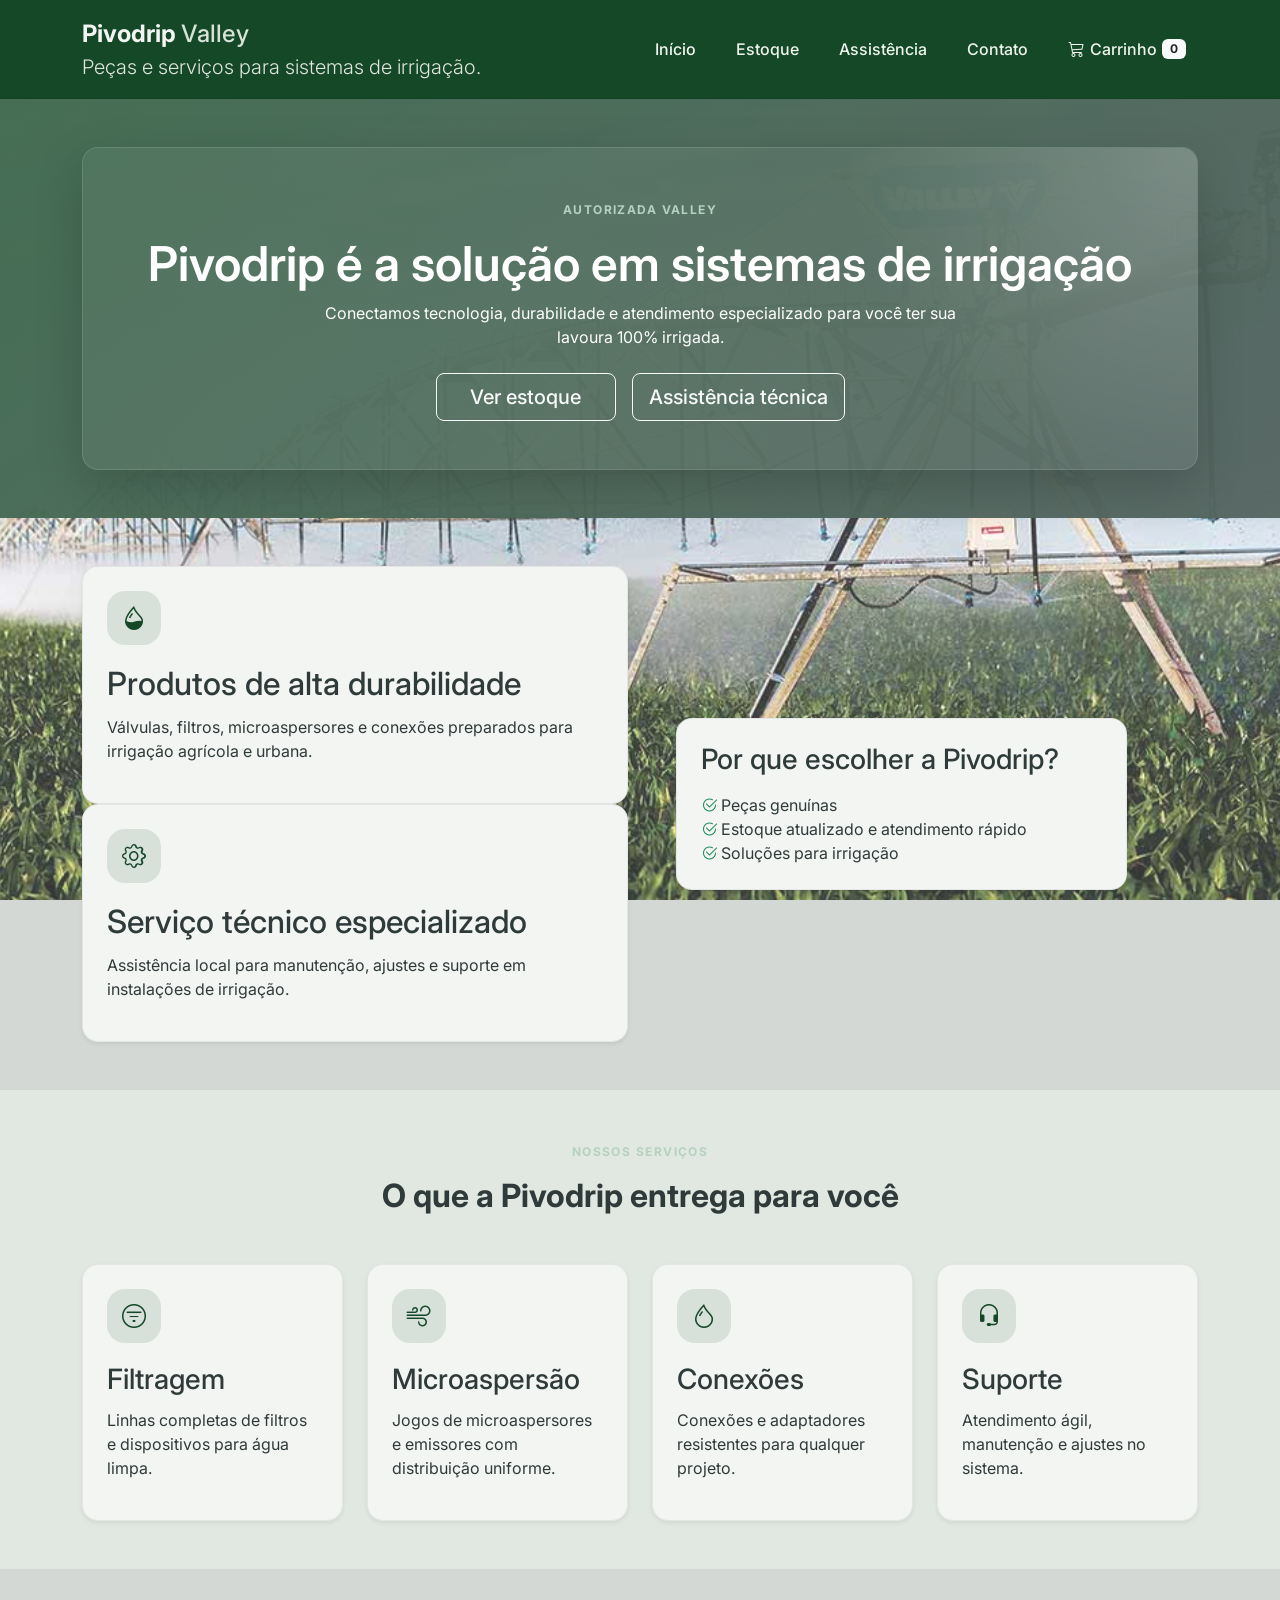
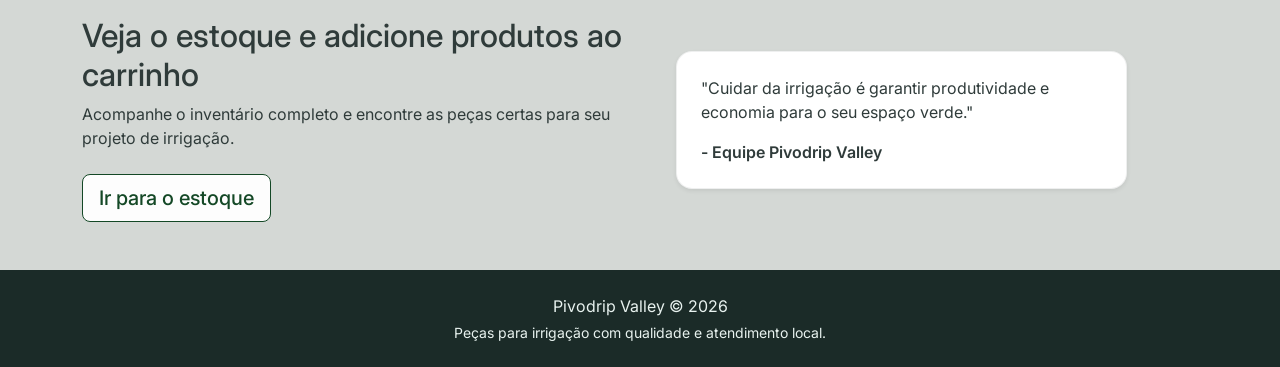
==== index.html @ c7e57aff "Pivodrip" ====
<!doctype html>
<html lang="pt-BR">

<head>
  <meta charset="UTF-8" />
  <meta name="viewport" content="width=device-width, initial-scale=1.0" />
  <title>Pivodrip | Soluções em Irrigação</title>
  <link rel="preconnect" href="https://fonts.googleapis.com" />
  <link rel="preconnect" href="https://fonts.gstatic.com" crossorigin />
  <link href="https://fonts.googleapis.com/css2?family=Inter:wght@400;500;600;700&display=swap" rel="stylesheet" />
  <link href="https://cdn.jsdelivr.net/npm/bootstrap@5.3.3/dist/css/bootstrap.min.css" rel="stylesheet" />
  <link href="https://cdn.jsdelivr.net/npm/bootstrap-icons@1.10.5/font/bootstrap-icons.css" rel="stylesheet" />
  <link rel="stylesheet" href="CSS/style.css" />
</head>

<body>
  <header class="cabecalho py-3">
    <div class="container d-flex flex-column flex-md-row align-items-center justify-content-between gap-3">
      <div>
        <a class="marca" href="index.html">Pivodrip <span class="marca-secundaria">Valley</span></a>
        <p class="lead mb-0">Peças e serviços para sistemas de irrigação.</p>
      </div>
      <nav class="menu">
        <a class="item-menu active" href="index.html">Início</a>
        <a class="item-menu" href="estoque.html">Estoque</a>
        <a class="item-menu" href="assistencia.html">Assistência</a>
        <a class="item-menu" href="contato.html">Contato</a>
        <a class="item-menu item-carrinho" href="carrinho.html"><i class="bi bi-cart3"></i> Carrinho
          <span id="cartBadge" class="badge bg-light text-dark">0</span></a>
      </nav>
    </div>
  </header>

  <main>
    <section class="inicio text-white text-center py-5">
      <div class="container">
        <div class="destaque-inicial shadow-lg p-5 rounded-4">
          <span class="subtitulo">Autorizada Valley</span>
          <h1 class="display-5 fw-semibold">
            Pivodrip é a solução em sistemas de irrigação
          </h1>
          <p class="texto-destaque mb-4">
            Conectamos tecnologia, durabilidade e atendimento especializado
            para você ter sua lavoura 100% irrigada.
          </p>
          <div class="grupo-botoes d-flex flex-column flex-sm-row justify-content-center gap-3">
            <a href="estoque.html" class="btn btn-outline-light btn-lg">Ver estoque</a>
            <a href="assistencia.html" class="btn btn-outline-light btn-lg">Assistência técnica</a>
          </div>
        </div>
      </div>
    </section>

    <section class="container py-5">
      <div class="row align-items-center gap-4">
        <div class="col-lg-6">
          <div class="destaque p-4 rounded-4 shadow-sm animate-fade">
            <i class="bi bi-droplet-half icone-destaque"></i>
            <h2>Produtos de alta durabilidade</h2>
            <p>
              Válvulas, filtros, microaspersores e conexões preparados para
              irrigação agrícola e urbana.
            </p>
          </div>
          <div class="destaque p-4 rounded-4 shadow-sm animate-fade delay-1">
            <i class="bi bi-gear icone-destaque"></i>
            <h2>Serviço técnico especializado</h2>
            <p>
              Assistência local para manutenção, ajustes e suporte em
              instalações de irrigação.
            </p>
          </div>
        </div>
        <div class="col-lg-5">
          <div class="caixa-info rounded-4 p-4 shadow-sm animate-fade delay-2">
            <h3 class="mb-3">Por que escolher a Pivodrip?</h3>
            <ul class="list-unstyled mb-0">
              <li>
                <i class="bi bi-check2-circle text-success"></i> Peças
                genuínas
              </li>
              <li>
                <i class="bi bi-check2-circle text-success"></i> Estoque
                atualizado e atendimento rápido
              </li>
              <li>
                <i class="bi bi-check2-circle text-success"></i> Soluções para
                irrigação
              </li>
            </ul>
          </div>
        </div>
      </div>
    </section>

    <section class="bg-secondary-light py-5">
      <div class="container">
        <div class="titulo-secao text-center mb-5">
          <span class="subtitulo">Nossos serviços</span>
          <h2>O que a Pivodrip entrega para você</h2>
        </div>
        <div class="row g-4">
          <div class="col-md-6 col-xl-3">
            <div class="servico p-4 rounded-4 shadow-sm animate-fade">
              <i class="bi bi-filter-circle icone-destaque"></i>
              <h3>Filtragem</h3>
              <p>
                Linhas completas de filtros e dispositivos para água limpa.
              </p>
            </div>
          </div>
          <div class="col-md-6 col-xl-3">
            <div class="servico p-4 rounded-4 shadow-sm animate-fade delay-1">
              <i class="bi bi-wind icone-destaque"></i>
              <h3>Microaspersão</h3>
              <p>
                Jogos de microaspersores e emissores com distribuição
                uniforme.
              </p>
            </div>
          </div>
          <div class="col-md-6 col-xl-3">
            <div class="servico p-4 rounded-4 shadow-sm animate-fade delay-2">
              <i class="bi bi-droplet icone-destaque"></i>
              <h3>Conexões</h3>
              <p>Conexões e adaptadores resistentes para qualquer projeto.</p>
            </div>
          </div>
          <div class="col-md-6 col-xl-3">
            <div class="servico p-4 rounded-4 shadow-sm animate-fade delay-3">
              <i class="bi bi-headset icone-destaque"></i>
              <h3>Suporte</h3>
              <p>
                Atendimento ágil, manutenção e ajustes no
                sistema.
              </p>
            </div>
          </div>
        </div>
      </div>
    </section>

    <section class="container py-5">
      <div class="row align-items-center gap-4">
        <div class="col-lg-6 animate-fade">
          <h2>Veja o estoque e adicione produtos ao carrinho</h2>
          <p class="mb-4">
            Acompanhe o inventário completo e encontre as peças certas para
            seu projeto de irrigação.
          </p>
          <a href="estoque.html" class="btn btn-outline-primary btn-lg">Ir para o estoque</a>
        </div>
        <div class="col-lg-5 animate-fade delay-1">
          <div class="caixa-citacao rounded-4 p-4 shadow-sm">
            <p class="mb-3">
              "Cuidar da irrigação é garantir produtividade e economia para o
              seu espaço verde."
            </p>
            <p class="fw-semibold mb-0">- Equipe Pivodrip Valley</p>
          </div>
        </div>
      </div>
    </section>
  </main>

  <footer class="site-footer py-4">
    <div class="container text-center">
      <p class="mb-1">Pivodrip Valley &copy; 2026</p>
      <p class="small">
        Peças para irrigação com qualidade e atendimento local.
      </p>
    </div>
  </footer>

  <script src="https://cdn.jsdelivr.net/npm/bootstrap@5.3.3/dist/js/bootstrap.bundle.min.js"></script>
  <script src="JS/cart.js"></script>
</body>

</html>
---- CSS/style.css ----
* {
  box-sizing: border-box;
}

:root {
  --pivo-green: #144826;
  --pivo-green-dark: #0f3a1f;
  --gray-dark: #2f3b3a;
  --gray-medium: #5f6c6b;
  --gray-light: #d4d8d5;
  --surface: #f3f5f3;
  --shadow: 0 22px 50px #111c231f;
}

html {
  scroll-behavior: smooth;
  -webkit-text-size-adjust: 100%;
  -ms-text-size-adjust: 100%;
}

body {
  margin: 0;
  font-family: 'Inter', sans-serif;
  background: #d4d8d5 url('../IMG/modelo8120.jpeg') center/cover fixed;
  color: var(--gray-dark);
  position: relative;
  -webkit-font-smoothing: antialiased;
  -moz-osx-font-smoothing: grayscale;
  touch-action: manipulation;
}

body::before {
  content: "";
  position: fixed;
  inset: 0;
  background: #ffffff33;
  pointer-events: none;
}

.toast-notification {
  position: fixed;
  left: 50%;
  bottom: 2.5rem;
  transform: translateX(-50%) translateY(20px);
  background: #14381ff2;
  color: #f3f5f3;
  padding: 0.95rem 1.35rem;
  border-radius: 999px;
  opacity: 0;
  z-index: 1000;
  transition: opacity 0.25s ease, transform 0.25s ease;
}

.toast-notification.visible {
  opacity: 1;
  transform: translateX(-50%) translateY(0);
}

.cabecalho {
  background: var(--pivo-green);
  color: #f3f5f3;
  border-bottom: 1px solid #00000014;
}

.marca {
  font-size: 1.5rem;
  font-weight: 700;
  color: #f3f5f3;
  text-decoration: none;
}

.marca-secundaria {
  color: #d7e3d8;
  font-weight: 500;
}

.lead {
  color: #e0e5df;
}

.menu {
  display: flex;
  flex-wrap: wrap;
  gap: 1rem;
  justify-content: center;
  align-items: center;
}

.item-menu {
  color: #eef4ee;
  text-decoration: none;
  font-weight: 500;
  transition: color 0.25s ease;
  padding: 0.5rem 0.75rem;
  display: inline-flex;
  align-items: center;
  min-height: 44px;
  border-radius: 6px;
}

.item-menu:hover,
.item-menu.active {
  color: #d4e3d7;
}

.item-carrinho {
  display: inline-flex;
  align-items: center;
  gap: 0.35rem;
  min-height: 44px;
  padding: 0.5rem 0.75rem;
  border-radius: 6px;
}

.inicio {
  background: linear-gradient(135deg, #144826fa, #2b3f3af5);
  color: #fff;
}

.destaque-inicial {
  position: relative;
  background: #ffffff0f;
  border: 1px solid #ffffff1f;
  overflow: hidden;
}

.destaque-inicial::after {
  content: '';
  position: absolute;
  inset: 0;
  background: radial-gradient(circle at top right, #ffffff2e, transparent 30%);
  pointer-events: none;
}

.destaque-inicial,
.caixa-info,
.servico,
.produto,
.cartao-suporte,
.formulario-assistencia,
.formulario-contato,
.painel-informacao,
.caixa-citacao,
.tabela-personalizada {
  transition: transform 0.35s ease, box-shadow 0.35s ease;
}

.destaque-inicial:hover,
.destaque:hover,
.servico:hover,
.produto:hover,
.cartao-suporte:hover,
.formulario-assistencia:hover,
.formulario-contato:hover,
.painel-informacao:hover,
.caixa-citacao:hover {
  transform: translateY(-6px);
  box-shadow: var(--shadow);
}

.produto {
  cursor: pointer;
}

.subtitulo {
  display: inline-flex;
  text-transform: uppercase;
  letter-spacing: 0.12em;
  font-size: 0.75rem;
  font-weight: 700;
  color: #b4d2be;
  margin-bottom: 1rem;
}

.texto-destaque {
  max-width: 640px;
  margin-inline: auto;
}

.grupo-botoes .btn {
  min-width: 180px;
}

.titulo-secao h1,
.titulo-secao h2,
.titulo-secao h3 {
  font-weight: 700;
}

.destaque,
.servico,
.produto,
.cartao-suporte,
.formulario-contato,
.formulario-assistencia,
.painel-informacao,
.caixa-citacao,
.caixa-info {
  background: var(--surface);
}

.destaque,
.produto,
.cartao-suporte,
.servico,
.formulario-contato,
.formulario-assistencia,
.painel-informacao,
.caixa-citacao,
.caixa-info {
  border: 1px solid #2f3b3a14;
}

.icone-destaque,
.icone-produto,
.cartao-suporte .icone-destaque,
.servico .icone-destaque,
.detail-item i {
  display: inline-flex;
  align-items: center;
  justify-content: center;
  width: 54px;
  height: 54px;
  border-radius: 18px;
  background: #1448261f;
  color: var(--pivo-green);
  font-size: 1.5rem;
}

.icone-produto {
  width: 62px;
  height: 62px;
}

.destaque h2,
.servico h3,
.cartao-suporte h2,
.produto h2,
.painel-informacao h2,
.formulario-assistencia h3,
.caixa-citacao h3 {
  margin-top: 1.25rem;
  margin-bottom: 0.75rem;
}

.caixa-info,
.caixa-citacao,
.formulario-contato,
.formulario-assistencia,
.painel-informacao {
  position: relative;
}

.bg-secondary-light {
  background: #e1e8e1;
}

.preco-produto {
  font-size: 1.1rem;
  font-weight: 700;
  color: var(--gray-dark);
}

.cartao-suporte,
.servico {
  min-height: 240px;
}

.assist-list {
  list-style: none;
  padding: 0;
  margin: 0;
}

.assist-list li {
  background: #fff;
  border-radius: 18px;
  padding: 1rem 1.25rem;
  margin-bottom: 1rem;
  border: 1px solid #1448261f;
  box-shadow: 0 12px 28px #1448260c;
}

.assist-list li strong {
  color: var(--pivo-green);
  margin-right: 0.75rem;
}

.detail-item {
  display: flex;
  gap: 1rem;
  align-items: flex-start;
}

.detail-item h3 {
  margin-bottom: 0.35rem;
  font-size: 1rem;
}

.formulario-contato,
.formulario-assistencia,
.painel-informacao,
.caixa-citacao {
  background: #fff;
}

.formulario-contato .form-control,
.formulario-contato .form-label,
.formulario-assistencia .form-control,
.formulario-assistencia .form-label {
  border-radius: 14px;
}

button.btn-primary {
  background: var(--pivo-green);
  border-color: var(--pivo-green);
}

button.btn-primary:hover {
  background: var(--pivo-green-dark);
  border-color: var(--pivo-green-dark);
}

.btn-ghost {
  background: #fffffff2;
  color: var(--pivo-green);
  border: 1px solid var(--pivo-green);
}

.btn-ghost:hover,
.btn-outline-primary:hover {
  background: transparent;
  color: var(--pivo-green-dark);
  border-color: var(--pivo-green-dark);
}

.btn-outline-primary {
  color: var(--pivo-green);
  border-color: var(--pivo-green);
  background: #fffffff2;
}

.cabecalho .item-menu.active,
.cabecalho .item-menu:hover {
  color: #f3f5f3;
}

.cabecalho .item-menu {
  color: #eef4ee;
}

.cabecalho {
  position: sticky;
  top: 0;
  z-index: 50;
}

.site-footer {
  background: #1b2b28;
  color: #e8f2ef;
}

.site-footer p {
  margin: 0;
}

.animate-fade {
  opacity: 0;
  transform: translateY(20px);
  animation: fadeInUp 0.75s ease forwards;
}

.animate-fade.delay-1 {
  animation-delay: 0.12s;
}

.animate-fade.delay-2 {
  animation-delay: 0.22s;
}

.animate-fade.delay-3 {
  animation-delay: 0.32s;
}

.animate-fade.delay-4 {
  animation-delay: 0.42s;
}

.animate-fade.delay-5 {
  animation-delay: 0.52s;
}

@keyframes fadeInUp {
  to {
    opacity: 1;
    transform: translateY(0);
  }
}

@media (max-width: 768px) {
  .cabecalho {
    padding-top: 1rem;
    padding-bottom: 1rem;
  }

  .menu {
    justify-content: center;
  }
}

#cartContent {
  min-height: 260px;
}

.tabela-carrinho {
  background: #fff;
  border-radius: 24px;
  overflow: hidden;
  box-shadow: var(--shadow);
}

.resumo-carrinho {
  background: #eef4ec;
  border-radius: 24px;
  border: 1px solid #14482624;
  padding: 1.75rem;
}

.carrinho-vazio {
  background: #fff;
  padding: 3rem;
  border-radius: 24px;
  border: 1px dashed #14482666;
  text-align: center;
}

.carrinho-vazio i {
  font-size: 3rem;
  color: var(--pivo-green);
}

.modal-overlay {
  position: fixed;
  inset: 0;
  background: #00000080;
  display: flex;
  align-items: center;
  justify-content: center;
  opacity: 0;
  visibility: hidden;
  transition: opacity 0.3s ease, visibility 0.3s ease;
  z-index: 999;
}

.modal-overlay.active {
  opacity: 1;
  visibility: visible;
}

.modal-content {
  background: var(--surface);
  padding: 2.5rem;
  max-width: 480px;
  width: 90%;
  position: relative;
  max-height: 90vh;
  overflow-y: auto;
  animation: slideUp 0.3s ease;
  border: 1px solid #2f3b3a14;
  box-shadow: var(--shadow);
}

@keyframes slideUp {
  from {
    transform: translateY(30px);
    opacity: 0;
  }
  to {
    transform: translateY(0);
    opacity: 1;
  }
}

.modal-close {
  position: absolute;
  top: 1rem;
  right: 1rem;
  background: none;
  border: none;
  font-size: 1.75rem;
  cursor: pointer;
  color: var(--gray-dark);
  transition: color 0.2s ease;
  padding: 0;
  width: 32px;
  height: 32px;
  display: flex;
  align-items: center;
  justify-content: center;
}

.modal-close:hover {
  color: var(--pivo-green);
}

.modal-body {
  text-align: center;
}

.modal-image-container {
  width: 100%;
  height: 280px;
  display: flex;
  align-items: center;
  justify-content: center;
  background: #14482614;
  border-radius: 16px;
  overflow: hidden;
}

.modal-product-image {
  max-width: 100%;
  max-height: 100%;
  object-fit: contain;
  width: auto;
  height: auto;
}

.modal-icone {
  width: 80px;
  height: 80px;
  display: inline-flex;
  align-items: center;
  justify-content: center;
  font-size: 2rem;
  background: #1448261f !important;
}

#modalTitle {
  color: var(--gray-dark);
  font-weight: 700;
}

#modalDescription {
  line-height: 1.6;
}

.preco-modal {
  font-size: 1.35rem;
  font-weight: 700;
  color: var(--pivo-green);
}

#modalAddToCart {
  background: var(--pivo-green);
  border-color: var(--pivo-green);
  color: #fff;
  font-weight: 600;
  transition: all 0.35s ease;
}

#modalAddToCart:hover {
  background: var(--pivo-green-dark);
  border-color: var(--pivo-green-dark);
  transform: translateY(-2px);
}

#modalBudget {
  background: var(--pivo-green);
  border-color: var(--pivo-green);
  color: #fff;
  font-weight: 600;
  transition: all 0.35s ease;
  text-decoration: none;
}

#modalBudget:hover {
  background: var(--pivo-green-dark);
  border-color: var(--pivo-green-dark);
  transform: translateY(-2px);
  color: #fff;
  text-decoration: none;
}

/*estilo carrinho*/
.cart-empty {
  background: #fff;
  padding: 3rem;
  border-radius: 24px;
  border: 1px dashed #14482666;
  text-align: center;
}

.cart-empty i {
  font-size: 3rem;
  color: var(--pivo-green);
}

.cart-table {
  background: #fff;
  border-radius: 24px;
  overflow: hidden;
  box-shadow: 0 4px 12px #00000014;
}

.cart-table table {
  background: #fff;
}

.cart-table table thead {
  background: #f5f5f5;
  border-bottom: 1px solid #00000014;
}

.cart-table table thead th {
  font-weight: 600;
  color: var(--gray-dark);
  padding: 1.25rem;
  border: none;
}

.cart-table table tbody td {
  padding: 1.25rem;
  border-bottom: 1px solid #00000014;
  vertical-align: middle;
}

.cart-table table tbody tr:last-child td {
  border-bottom: none;
}

.cart-summary {
  background: var(--surface);
  border-radius: 24px;
  border: 1px solid #2f3b3a14;
  padding: 2.5rem;
  box-shadow: 0 4px 12px #00000014;
}

.cart-summary h3 {
  font-weight: 700;
  color: var(--gray-dark);
  font-size: 1.25rem;
  margin-bottom: 1.5rem;
}

.cart-summary p {
  margin-bottom: 0.75rem;
}

@media (max-width: 600px) {
  .modal-content {
    padding: 1.75rem;
    width: 95%;
  }

  .modal-body {
    text-align: center;
  }

  .cart-summary {
    margin-top: 2rem;
  }
}

/*animação interação*/
.produto {
  transition: all 0.3s cubic-bezier(0.4, 0, 0.2, 1);
  position: relative;
  overflow: hidden;
}

.produto::before {
  content: '';
  position: absolute;
  top: 0;
  left: -100%;
  width: 100%;
  height: 100%;
  background: #14482614;
  transition: left 0.4s ease;
  z-index: 0;
  pointer-events: none;
}

.produto:hover::before {
  left: 100%;
}

.produto:hover {
  transform: translateY(-8px) scale(1.02);
  box-shadow: 0 16px 32px #14482633;
}

/*animação fadein*/
.animate-fade {
  animation: fadeInUp 0.6s cubic-bezier(0.34, 1.56, 0.64, 1) forwards;
}

@keyframes fadeInUp {
  from {
    opacity: 0;
    transform: translateY(20px);
  }
  to {
    opacity: 1;
    transform: translateY(0);
  }
}

/*delay qnd a página carrega*/
.delay-1 { animation-delay: 0.12s; }
.delay-2 { animation-delay: 0.24s; }
.delay-3 { animation-delay: 0.36s; }
.delay-4 { animation-delay: 0.48s; }
.delay-5 { animation-delay: 0.60s; }

/*animação fadein e ease out*/
.modal-overlay.active {
  animation: fadeIn 0.3s ease-out;
}

@keyframes fadeIn {
  from {
    opacity: 0;
  }
  to {
    opacity: 1;
  }
}

/*animação botão ripple*/
.btn {
  transition: all 0.3s ease;
  position: relative;
  overflow: hidden;
  min-height: 44px;
  display: inline-flex;
  align-items: center;
  justify-content: center;
  font-weight: 500;
  cursor: pointer;
}

.btn::after {
  content: '';
  position: absolute;
  top: 50%;
  left: 50%;
  width: 0;
  height: 0;
  border-radius: 50%;
  background: #14482666;
  transform: translate(-50%, -50%);
  transition: width 0.6s, height 0.6s;
}

.btn:active::after {
  width: 300px;
  height: 300px;
}

.btn:focus,
.btn-primary:focus,
.btn-success:focus,
.btn-outline-primary:focus,
.btn-outline-success:focus,
.btn-outline-danger:focus {
  box-shadow: 0 0 0 0.25rem #14482640;
  outline: none;
}

.btn-success:hover {
  transform: translateY(-3px);
  box-shadow: 0 8px 20px #1448264D;
}

.btn-outline-success:hover {
  transform: translateY(-2px);
}

/*animação carrinho hover*/
.item-carrinho {
  transition: transform 0.3s ease;
}

.item-carrinho:hover {
  transform: scale(1.1);
}

/*responsividade mobile*/
@media (max-width: 991px) {
  .destaque-inicial {
    padding: 2rem !important;
  }

  .destaque-inicial h1 {
    font-size: 2rem;
  }

  .texto-destaque {
    font-size: 0.95rem;
  }

  .grupo-botoes .btn {
    min-width: 150px;
    font-size: 0.95rem;
  }
}

/*responsividade mobile resolução média*/
@media (max-width: 768px) {
  html {
    font-size: 15px;
  }

  body {
    background-attachment: scroll;
  }

  .cabecalho {
    padding: 0.75rem 0 !important;
  }

  .marca {
    font-size: 1.25rem;
  }

  .marca-secundaria {
    display: block;
    font-size: 0.8rem;
  }

  .lead {
    font-size: 0.9rem;
  }

  .menu {
    flex-wrap: wrap;
    gap: 0.4rem;
    justify-content: center;
  }

  .item-menu {
    font-size: 0.85rem;
    padding: 0.35rem 0.6rem;
  }

  .item-menu.item-carrinho {
    font-size: 0.8rem;
  }

  .badge {
    font-size: 0.65rem;
    padding: 0.2rem 0.4rem;
  }

  .inicio {
    padding: 3rem 1rem !important;
  }

  .destaque-inicial {
    padding: 1.75rem !important;
  }

  .destaque-inicial h1 {
    font-size: 1.6rem;
    margin: 1rem 0;
  }

  .texto-destaque {
    font-size: 0.9rem;
  }

  .grupo-botoes {
    flex-direction: column !important;
  }

  .grupo-botoes .btn {
    min-width: 100%;
    font-size: 0.9rem;
    padding: 0.65rem 1rem !important;
  }

  .titulo-secao h1 {
    font-size: 1.5rem;
  }

  .titulo-secao h2 {
    font-size: 1.35rem;
  }

  .titulo-secao h3 {
    font-size: 1.1rem;
  }

  .subtitulo {
    font-size: 0.65rem;
  }

  .produto {
    padding: 1.25rem !important;
    border-radius: 16px !important;
  }

  .produto h2 {
    font-size: 1rem;
  }

  .produto p {
    font-size: 0.9rem;
  }

  .icone-produto {
    width: 50px;
    height: 50px;
    font-size: 1.25rem;
  }

  .preco-produto {
    font-size: 0.95rem;
  }

  .btn-outline-success.btn-sm {
    padding: 0.4rem 0.65rem;
    font-size: 0.8rem;
  }

  .btn {
    font-size: 0.95rem;
    padding: 0.6rem 1.2rem;
  }

  .btn-lg {
    padding: 0.7rem 1.5rem !important;
    font-size: 0.95rem !important;
  }

  .btn-sm {
    padding: 0.35rem 0.5rem;
    font-size: 0.75rem;
  }

  .docol-lg-6,
  .col-lg-5 {
    margin-bottom: 1.5rem;
  }

  .row.gap-4 {
    gap: 1rem !important;
  }

  .cartao-suporte,
  .servico {
    min-height: auto;
    padding: 1.5rem !important;
  }

  .icone-destaque {
    width: 48px;
    height: 48px;
    font-size: 1.25rem;
  }

  .modal-content {
    padding: 1.75rem;
    max-width: 90vw;
  }

  .modal-image-container {
    height: 220px;
  }

  .painel-informacao,
  .formulario-contato,
  .formulario-assistencia,
  .caixa-citacao {
    padding: 1.5rem !important;
  }

  .painel-informacao h2,
  .formulario-contato h2,
  .caixa-citacao h3 {
    font-size: 1.2rem;
  }

  .detail-item {
    gap: 0.75rem;
  }

  .detail-item i {
    font-size: 1.25rem;
  }

  .assist-list li {
    padding: 0.85rem 1rem;
    margin-bottom: 0.75rem;
  }

  .d-flex.align-items-center.justify-content-between {
    flex-wrap: wrap;
    gap: 0.5rem;
  }

  .site-footer {
    padding: 1.5rem 0 !important;
    font-size: 0.9rem;
  }
}

/*responsividade mobile resolução pequena*/
@media (max-width: 576px) {
  html {
    font-size: 14px;
  }

  .container {
    padding-left: 1rem;
    padding-right: 1rem;
  }

  .cabecalho {
    padding: 0.6rem 0 !important;
  }

  .marca {
    font-size: 1.1rem;
  }

  .lead {
    font-size: 0.85rem;
    margin-top: 0.25rem;
  }

  .menu {
    gap: 0.3rem;
  }

  .item-menu {
    font-size: 0.8rem;
    padding: 0.25rem 0.5rem;
  }

  .inicio {
    padding: 2rem 0.75rem !important;
  }

  .destaque-inicial {
    padding: 1.5rem !important;
    border-radius: 16px;
  }

  .destaque-inicial h1 {
    font-size: 1.4rem;
    margin: 0.75rem 0;
  }

  .texto-destaque {
    font-size: 0.85rem;
    margin-bottom: 1.25rem;
  }

  .grupo-botoes {
    flex-direction: column !important;
    gap: 0.75rem !important;
  }

  .grupo-botoes .btn {
    font-size: 0.85rem;
    padding: 0.6rem 1rem !important;
    min-width: 100% !important;
  }

  .titulo-secao h1 {
    font-size: 1.35rem;
    margin-bottom: 0.5rem;
  }

  .titulo-secao h2 {
    font-size: 1.2rem;
  }

  .titulo-secao h3 {
    font-size: 1rem;
  }

  .subtitulo {
    font-size: 0.6rem;
  }

  .row.g-4 {
    gap: 0.75rem !important;
  }

  .col-12,
  .col-sm-6,
  .col-lg-4,
  .col-md-4,
  .col-lg-6,
  .col-lg-5 {
    padding: 0.375rem;
  }

  .produto {
    padding: 1rem !important;
    border-radius: 12px !important;
  }

  .produto h2 {
    font-size: 0.95rem;
    margin-top: 0.75rem;
  }

  .produto p {
    font-size: 0.85rem;
    margin-bottom: 0.75rem;
  }

  .icone-produto {
    width: 45px;
    height: 45px;
    font-size: 1.1rem;
  }

  .preco-produto {
    font-size: 0.9rem;
  }

  .btn-outline-success.btn-sm {
    padding: 0.35rem 0.55rem;
    font-size: 0.75rem;
  }

  .btn {
    font-size: 0.9rem;
    padding: 0.55rem 1rem;
  }

  .btn-lg {
    padding: 0.6rem 1.2rem !important;
    font-size: 0.9rem !important;
  }

  .btn-sm {
    padding: 0.3rem 0.45rem;
    font-size: 0.7rem;
  }

  .cartao-suporte,
  .servico {
    min-height: auto;
    padding: 1.25rem !important;
  }

  .icone-destaque {
    width: 45px;
    height: 45px;
    font-size: 1.1rem;
  }

  .modal-content {
    padding: 1.25rem;
    max-width: 95vw;
    width: 95vw;
  }

  .modal-image-container {
    height: 180px;
  }

  .preco-modal {
    font-size: 1.2rem;
  }

  .painel-informacao,
  .formulario-contato,
  .formulario-assistencia,
  .caixa-citacao,
  .caixa-info {
    padding: 1.25rem !important;
    border-radius: 12px;
  }

  .painel-informacao h2,
  .formulario-contato h2,
  .formulario-assistencia h3,
  .caixa-citacao h3,
  .caixa-info h3 {
    font-size: 1.1rem;
    margin-bottom: 1rem;
  }

  .painel-informacao p,
  .formulario-contato p,
  .formulario-assistencia p,
  .caixa-citacao p,
  .caixa-info p {
    font-size: 0.9rem;
  }

  .detail-item {
    gap: 0.6rem;
    margin-bottom: 1rem;
  }

  .detail-item i {
    font-size: 1.2rem;
  }

  .detail-item h3 {
    font-size: 0.95rem;
    margin-bottom: 0.25rem;
  }

  .form-label {
    font-size: 0.9rem;
    margin-bottom: 0.4rem;
  }

  .form-control {
    font-size: 0.9rem;
    padding: 0.5rem 0.75rem;
    border-radius: 10px;
  }

  .assist-list li {
    padding: 0.75rem 0.9rem;
    margin-bottom: 0.65rem;
    border-radius: 12px;
    font-size: 0.9rem;
  }

  .assist-list li strong {
    margin-right: 0.5rem;
  }

  .site-footer {
    padding: 1.25rem 0 !important;
    font-size: 0.85rem;
  }

  .site-footer p {
    margin-bottom: 0.35rem !important;
  }
}

/*responsividade mobile resolução antiga*/
@media (max-width: 480px) {
  html {
    font-size: 13px;
  }

  .cabecalho .d-flex {
    flex-direction: column;
    align-items: flex-start;
  }

  .marca {
    font-size: 1rem;
  }

  .lead {
    font-size: 0.8rem;
  }

  .menu {
    width: 100%;
    gap: 0.25rem;
  }

  .item-menu {
    font-size: 0.75rem;
    padding: 0.2rem 0.4rem;
  }

  .badge {
    font-size: 0.6rem;
    padding: 0.15rem 0.3rem;
  }

  .inicio {
    padding: 1.5rem 0.5rem !important;
  }

  .destaque-inicial {
    padding: 1.25rem !important;
  }

  .destaque-inicial h1 {
    font-size: 1.2rem;
    margin: 0.6rem 0;
  }

  .texto-destaque {
    font-size: 0.8rem;
    margin-bottom: 1rem;
  }

  .grupo-botoes .btn {
    font-size: 0.8rem;
    padding: 0.55rem 0.9rem !important;
  }

  .titulo-secao h1 {
    font-size: 1.2rem;
  }

  .titulo-secao h2 {
    font-size: 1.1rem;
  }

  .produto {
    padding: 0.9rem !important;
  }

  .produto h2 {
    font-size: 0.9rem;
    margin-top: 0.6rem;
  }

  .produto p {
    font-size: 0.8rem;
  }

  .preco-produto {
    font-size: 0.85rem;
  }

  .btn-outline-success.btn-sm {
    padding: 0.3rem 0.5rem;
    font-size: 0.7rem;
  }

  .btn {
    font-size: 0.85rem;
    padding: 0.5rem 0.9rem;
  }

  .cartao-suporte {
    padding: 1.1rem !important;
  }

  .modal-content {
    padding: 1rem;
  }

  .modal-image-container {
    height: 150px;
  }

  .form-control {
    font-size: 0.85rem;
    padding: 0.45rem 0.65rem;
  }

  .site-footer {
    padding: 1rem 0 !important;
  }
}
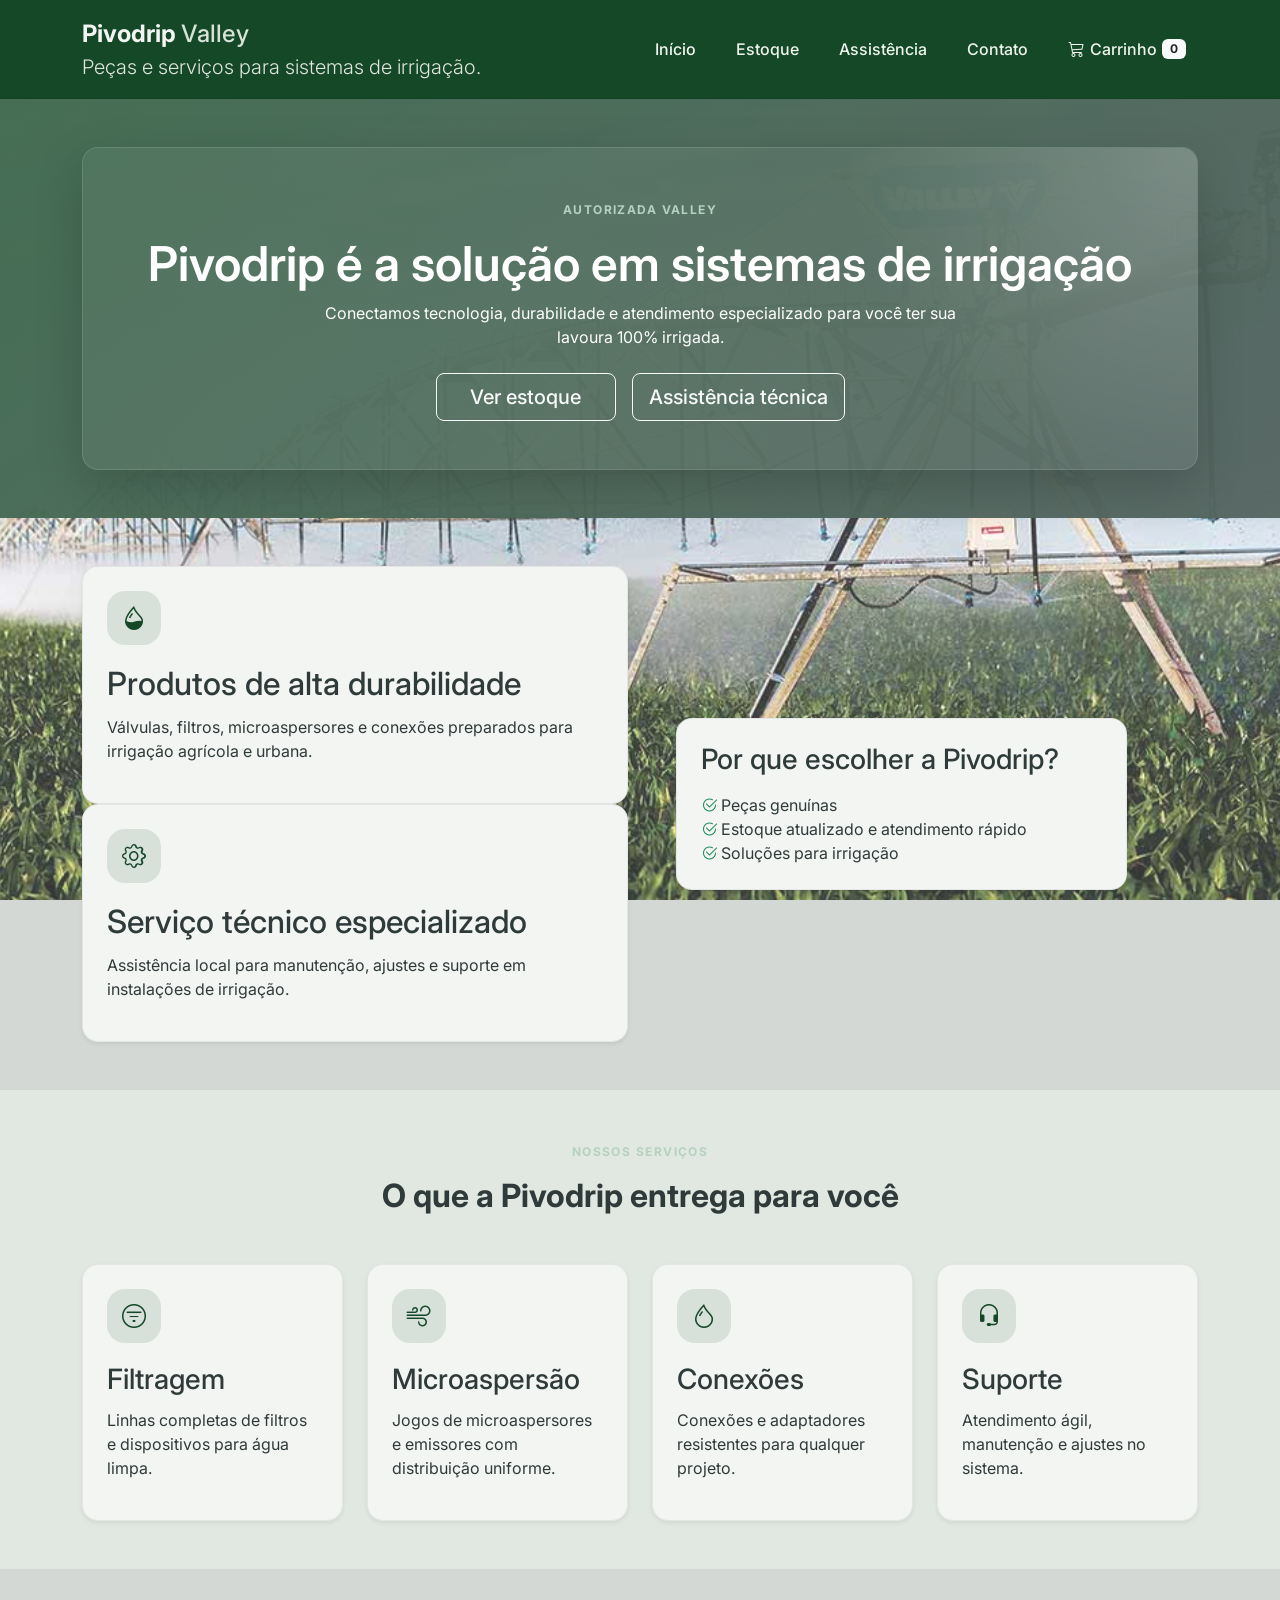
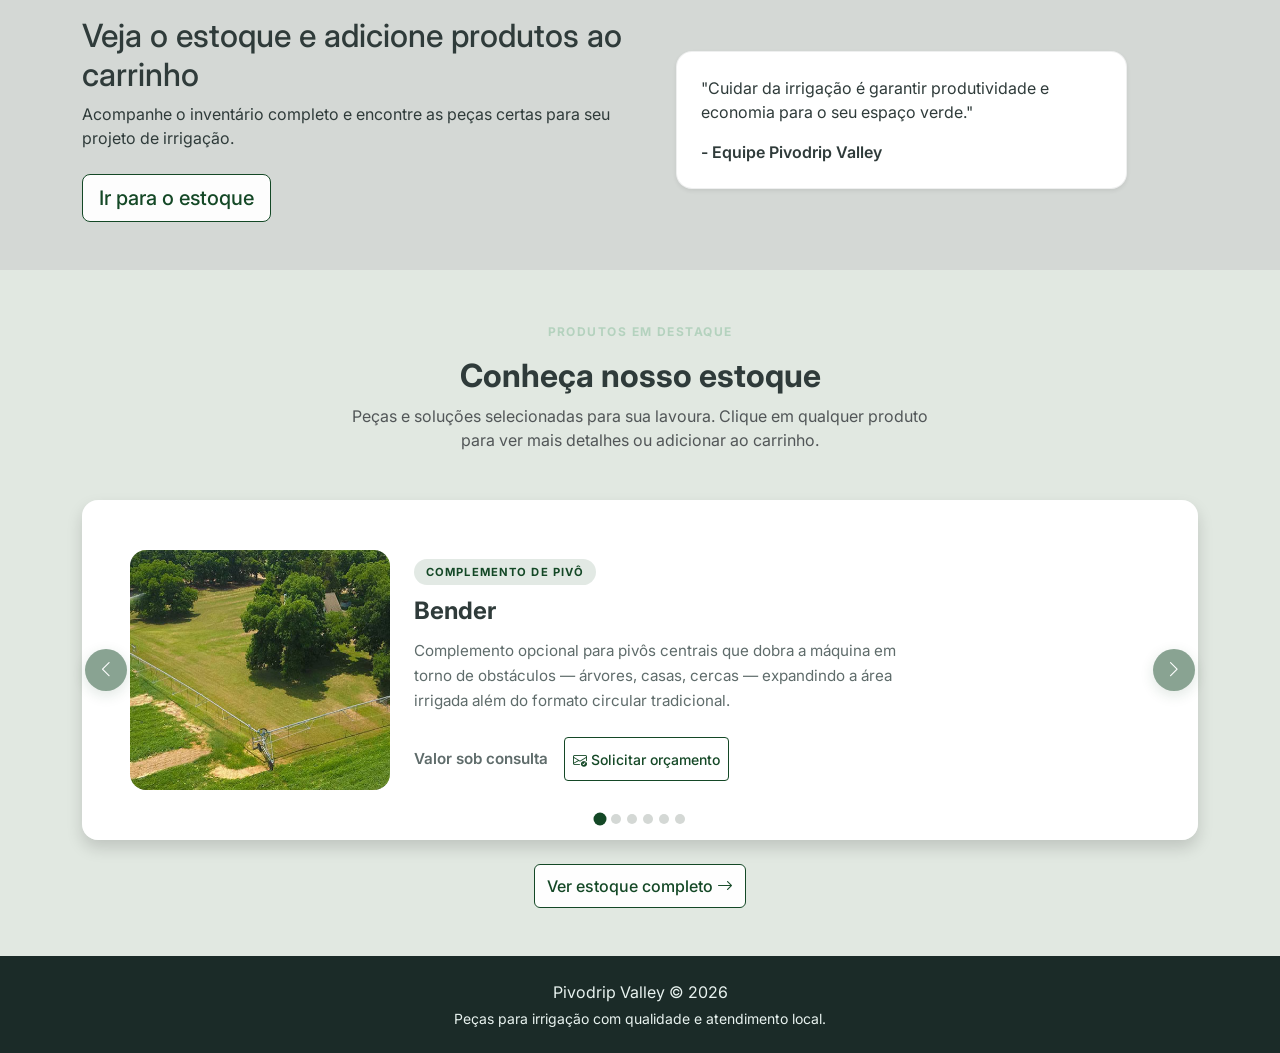
==== commit 2dd8e23f: "Pivodrip" ====
--- a/index.html
+++ b/index.html
@@ -161,6 +161,202 @@
         </div>
       </div>
     </section>
+
+    <section class="bg-secondary-light py-5">
+      <div class="container">
+        <div class="titulo-secao text-center mb-5">
+          <span class="subtitulo">Produtos em destaque</span>
+          <h2>Conheça nosso estoque</h2>
+          <p class="text-muted mx-auto" style="max-width: 600px">
+            Peças e soluções selecionadas para sua lavoura. Clique em qualquer
+            produto para ver mais detalhes ou adicionar ao carrinho.
+          </p>
+        </div>
+
+        <div id="carrosselProdutos" class="carousel slide carrossel-produtos" data-bs-ride="carousel"
+          data-bs-interval="4500">
+
+          <div class="carousel-indicators carrossel-indicadores">
+            <button type="button" data-bs-target="#carrosselProdutos" data-bs-slide-to="0" class="active"
+              aria-current="true" aria-label="Bender"></button>
+            <button type="button" data-bs-target="#carrosselProdutos" data-bs-slide-to="1"
+              aria-label="Estação Meteorológica"></button>
+            <button type="button" data-bs-target="#carrosselProdutos" data-bs-slide-to="2"
+              aria-label="Pivot Linear"></button>
+            <button type="button" data-bs-target="#carrosselProdutos" data-bs-slide-to="3"
+              aria-label="IrrigaMágico"></button>
+            <button type="button" data-bs-target="#carrosselProdutos" data-bs-slide-to="4"
+              aria-label="Pivot 5 Polegadas"></button>
+            <button type="button" data-bs-target="#carrosselProdutos" data-bs-slide-to="5"
+              aria-label="Pivot Spinner"></button>
+          </div>
+
+          <div class="carousel-inner rounded-4 shadow">
+            <div class="carousel-item active">
+              <div class="carrossel-card d-flex flex-column flex-md-row align-items-center gap-4 p-4 p-md-5">
+                <div class="carrossel-imagem-wrap flex-shrink-0">
+                  <img src="IMG/bender.jpeg" alt="Bender" class="carrossel-img" />
+                </div>
+                <div class="carrossel-info flex-grow-1">
+                  <span class="badge-categoria">Complemento de pivô</span>
+                  <h3 class="carrossel-titulo">Bender</h3>
+                  <p class="carrossel-desc">
+                    Complemento opcional para pivôs centrais que dobra a máquina em
+                    torno de obstáculos — árvores, casas, cercas — expandindo a área
+                    irrigada além do formato circular tradicional.
+                  </p>
+                  <div class="d-flex align-items-center gap-3 mt-4">
+                    <span class="carrossel-preco sob-consulta">Valor sob consulta</span>
+                    <a href="contato.html" class="btn btn-outline-primary btn-sm">
+                      <i class="bi bi-envelope-check me-1"></i>Solicitar orçamento
+                    </a>
+                  </div>
+                </div>
+              </div>
+            </div>
+
+            <div class="carousel-item">
+              <div class="carrossel-card d-flex flex-column flex-md-row align-items-center gap-4 p-4 p-md-5">
+                <div class="carrossel-imagem-wrap flex-shrink-0">
+                  <img src="IMG/estacao.jpeg" alt="Estação Meteorológica" class="carrossel-img" />
+                </div>
+                <div class="carrossel-info flex-grow-1">
+                  <span class="badge-categoria">Monitoramento</span>
+                  <h3 class="carrossel-titulo">Estação Meteorológica Doméstica</h3>
+                  <p class="carrossel-desc">
+                    Mensura temperatura, umidade, radiação solar, velocidade e direção
+                    do vento, volume de chuvas e previsão dos próximos dias — tudo
+                    integrado ao Valley Scheduling.
+                  </p>
+                  <div class="d-flex align-items-center gap-3 mt-4">
+                    <span class="carrossel-preco">R$ 25.000,00</span>
+                    <button class="btn btn-success btn-sm" data-cart-add data-id="FD02"
+                      data-name="Estação Metereológica Doméstica" data-price="25000.00">
+                      <i class="bi bi-cart-plus me-1"></i>Adicionar ao carrinho
+                    </button>
+                  </div>
+                </div>
+              </div>
+            </div>
+
+            <div class="carousel-item">
+              <div class="carrossel-card d-flex flex-column flex-md-row align-items-center gap-4 p-4 p-md-5">
+                <div class="carrossel-imagem-wrap flex-shrink-0">
+                  <img src="IMG/lineares.jpeg" alt="Pivot Linear" class="carrossel-img" />
+                </div>
+                <div class="carrossel-info flex-grow-1">
+                  <span class="badge-categoria">Pivot Central</span>
+                  <h3 class="carrossel-titulo">Pivot Linear</h3>
+                  <p class="carrossel-desc">
+                    Percorre o campo em linha reta ao invés de girar em torno de uma
+                    torre central. Disponível nas versões standard, rebocável e
+                    giratória para diferentes configurações de campo.
+                  </p>
+                  <div class="d-flex align-items-center gap-3 mt-4">
+                    <span class="carrossel-preco sob-consulta">Valor sob consulta</span>
+                    <a href="contato.html" class="btn btn-outline-primary btn-sm">
+                      <i class="bi bi-envelope-check me-1"></i>Solicitar orçamento
+                    </a>
+                  </div>
+                </div>
+              </div>
+            </div>
+
+            <div class="carousel-item">
+              <div class="carrossel-card d-flex flex-column flex-md-row align-items-center gap-4 p-4 p-md-5">
+                <div class="carrossel-imagem-wrap flex-shrink-0">
+                  <img src="IMG/irriga.png" alt="IrrigaMágico" class="carrossel-img" />
+                </div>
+                <div class="carrossel-info flex-grow-1">
+                  <span class="badge-categoria">Automação</span>
+                  <h3 class="carrossel-titulo">IrrigaMágico</h3>
+                  <p class="carrossel-desc">
+                    Irrigação automática programável por dia e horário, sem intervenção
+                    manual. Garante eficiência no uso dos recursos hídricos e reduz a
+                    dependência de mão de obra no campo.
+                  </p>
+                  <div class="d-flex align-items-center gap-3 mt-4">
+                    <span class="carrossel-preco">R$ 499,99</span>
+                    <button class="btn btn-success btn-sm" data-cart-add data-id="AR04" data-name="IrrigaMágico"
+                      data-price="499.99">
+                      <i class="bi bi-cart-plus me-1"></i>Adicionar ao carrinho
+                    </button>
+                  </div>
+                </div>
+              </div>
+            </div>
+
+            <div class="carousel-item">
+              <div class="carrossel-card d-flex flex-column flex-md-row align-items-center gap-4 p-4 p-md-5">
+                <div class="carrossel-imagem-wrap flex-shrink-0">
+                  <img src="IMG/polegada.jpeg" alt="Pivot 5 Polegadas" class="carrossel-img" />
+                </div>
+                <div class="carrossel-info flex-grow-1">
+                  <span class="badge-categoria">Pivot Central</span>
+                  <h3 class="carrossel-titulo">Pivot 5 Polegadas</h3>
+                  <p class="carrossel-desc">
+                    Solução de baixo custo ideal para irrigar até 40 hectares com o
+                    mesmo design e desempenho de alta qualidade dos demais produtos
+                    Valley.
+                  </p>
+                  <div class="d-flex align-items-center gap-3 mt-4">
+                    <span class="carrossel-preco sob-consulta">Valor sob consulta</span>
+                    <a href="contato.html" class="btn btn-outline-primary btn-sm">
+                      <i class="bi bi-envelope-check me-1"></i>Solicitar orçamento
+                    </a>
+                  </div>
+                </div>
+              </div>
+            </div>
+
+            <div class="carousel-item">
+              <div class="carrossel-card d-flex flex-column flex-md-row align-items-center gap-4 p-4 p-md-5">
+                <div class="carrossel-imagem-wrap flex-shrink-0">
+                  <img src="IMG/spinner.jpeg" alt="Pivot Spinner" class="carrossel-img" />
+                </div>
+                <div class="carrossel-info flex-grow-1">
+                  <span class="badge-categoria">Pivot sem eletricidade</span>
+                  <h3 class="carrossel-titulo">Pivot Spinner</h3>
+                  <p class="carrossel-desc">
+                    Projetado para pequenos produtores com acesso limitado à
+                    eletricidade. Quando o campo exige o melhor mas a infraestrutura
+                    não permite serviço elétrico, o Valley Spinner é a escolha certa.
+                  </p>
+                  <div class="d-flex align-items-center gap-3 mt-4">
+                    <span class="carrossel-preco sob-consulta">Valor sob consulta</span>
+                    <a href="contato.html" class="btn btn-outline-primary btn-sm">
+                      <i class="bi bi-envelope-check me-1"></i>Solicitar orçamento
+                    </a>
+                  </div>
+                </div>
+              </div>
+            </div>
+          </div>
+
+          <button class="carousel-control-prev carrossel-ctrl" type="button" data-bs-target="#carrosselProdutos"
+            data-bs-slide="prev">
+            <span class="carrossel-ctrl-icon">
+              <i class="bi bi-chevron-left"></i>
+            </span>
+            <span class="visually-hidden">Anterior</span>
+          </button>
+          <button class="carousel-control-next carrossel-ctrl" type="button" data-bs-target="#carrosselProdutos"
+            data-bs-slide="next">
+            <span class="carrossel-ctrl-icon">
+              <i class="bi bi-chevron-right"></i>
+            </span>
+            <span class="visually-hidden">Próximo</span>
+          </button>
+        </div>
+
+        <div class="text-center mt-4">
+          <a href="estoque.html" class="btn btn-outline-primary">
+            Ver estoque completo <i class="bi bi-arrow-right ms-1"></i>
+          </a>
+        </div>
+
+      </div>
+    </section>
   </main>
 
   <footer class="site-footer py-4">
--- a/CSS/style.css
+++ b/CSS/style.css
@@ -475,6 +475,7 @@
     transform: translateY(30px);
     opacity: 0;
   }
+
   to {
     transform: translateY(0);
     opacity: 1;
@@ -702,6 +703,7 @@
     opacity: 0;
     transform: translateY(20px);
   }
+
   to {
     opacity: 1;
     transform: translateY(0);
@@ -709,11 +711,25 @@
 }
 
 /*delay qnd a página carrega*/
-.delay-1 { animation-delay: 0.12s; }
-.delay-2 { animation-delay: 0.24s; }
-.delay-3 { animation-delay: 0.36s; }
-.delay-4 { animation-delay: 0.48s; }
-.delay-5 { animation-delay: 0.60s; }
+.delay-1 {
+  animation-delay: 0.12s;
+}
+
+.delay-2 {
+  animation-delay: 0.24s;
+}
+
+.delay-3 {
+  animation-delay: 0.36s;
+}
+
+.delay-4 {
+  animation-delay: 0.48s;
+}
+
+.delay-5 {
+  animation-delay: 0.60s;
+}
 
 /*animação fadein e ease out*/
 .modal-overlay.active {
@@ -724,6 +740,7 @@
   from {
     opacity: 0;
   }
+
   to {
     opacity: 1;
   }
@@ -1357,3 +1374,149 @@
     padding: 1rem 0 !important;
   }
 }
+
+/*CARROSSEL*/
+
+.carrossel-produtos {
+  border-radius: 1.5rem;
+}
+
+.carrossel-card {
+  background: #fff;
+  min-height: 340px;
+}
+
+.carrossel-imagem-wrap {
+  width: 260px;
+  height: 240px;
+  border-radius: 1rem;
+  overflow: hidden;
+  background: #14482614;
+  display: flex;
+  align-items: center;
+  justify-content: center;
+  flex-shrink: 0;
+}
+
+.carrossel-img {
+  width: 100%;
+  height: 100%;
+  object-fit: cover;
+  transition: transform 0.5s ease;
+}
+
+.carousel-item.active .carrossel-img {
+  animation: carrosselZoom 4.5s ease forwards;
+}
+
+@keyframes carrosselZoom {
+  from {
+    transform: scale(1);
+  }
+
+  to {
+    transform: scale(1.04);
+  }
+}
+
+.badge-categoria {
+  display: inline-block;
+  background: #1448261f;
+  color: var(--pivo-green);
+  font-size: 0.7rem;
+  font-weight: 700;
+  text-transform: uppercase;
+  letter-spacing: 0.1em;
+  padding: 0.3rem 0.75rem;
+  border-radius: 999px;
+  margin-bottom: 0.75rem;
+}
+
+.carrossel-titulo {
+  font-size: 1.5rem;
+  font-weight: 700;
+  color: var(--gray-dark);
+  margin-bottom: 0.75rem;
+}
+
+.carrossel-desc {
+  color: var(--gray-medium);
+  line-height: 1.65;
+  font-size: 0.95rem;
+  max-width: 500px;
+}
+
+.carrossel-preco {
+  font-size: 1.25rem;
+  font-weight: 700;
+  color: var(--pivo-green);
+}
+
+.carrossel-preco.sob-consulta {
+  font-size: 0.95rem;
+  font-weight: 600;
+  color: var(--gray-medium);
+}
+
+.carrossel-indicadores [data-bs-target] {
+  width: 10px;
+  height: 10px;
+  border-radius: 50%;
+  background: var(--gray-light);
+  border: none;
+  opacity: 1;
+  transition: background 0.3s ease, transform 0.3s ease;
+}
+
+.carrossel-indicadores .active {
+  background: var(--pivo-green);
+  transform: scale(1.3);
+}
+
+.carrossel-ctrl {
+  width: 48px;
+}
+
+.carrossel-ctrl-icon {
+  display: inline-flex;
+  align-items: center;
+  justify-content: center;
+  width: 42px;
+  height: 42px;
+  border-radius: 50%;
+  background: var(--pivo-green);
+  color: #fff;
+  font-size: 1.1rem;
+  box-shadow: 0 4px 14px #14482644;
+  transition: background 0.25s ease, transform 0.25s ease;
+}
+
+.carrossel-ctrl:hover .carrossel-ctrl-icon {
+  background: var(--pivo-green-dark);
+  transform: scale(1.1);
+}
+
+@media (max-width: 768px) {
+  .carrossel-imagem-wrap {
+    width: 100%;
+    height: 200px;
+  }
+
+  .carrossel-titulo {
+    font-size: 1.2rem;
+  }
+
+  .carrossel-desc {
+    font-size: 0.88rem;
+  }
+
+  .carrossel-ctrl {
+    width: 36px;
+  }
+
+  .carrossel-ctrl-icon {
+    width: 34px;
+    height: 34px;
+    font-size: 0.95rem;
+  }
+}
